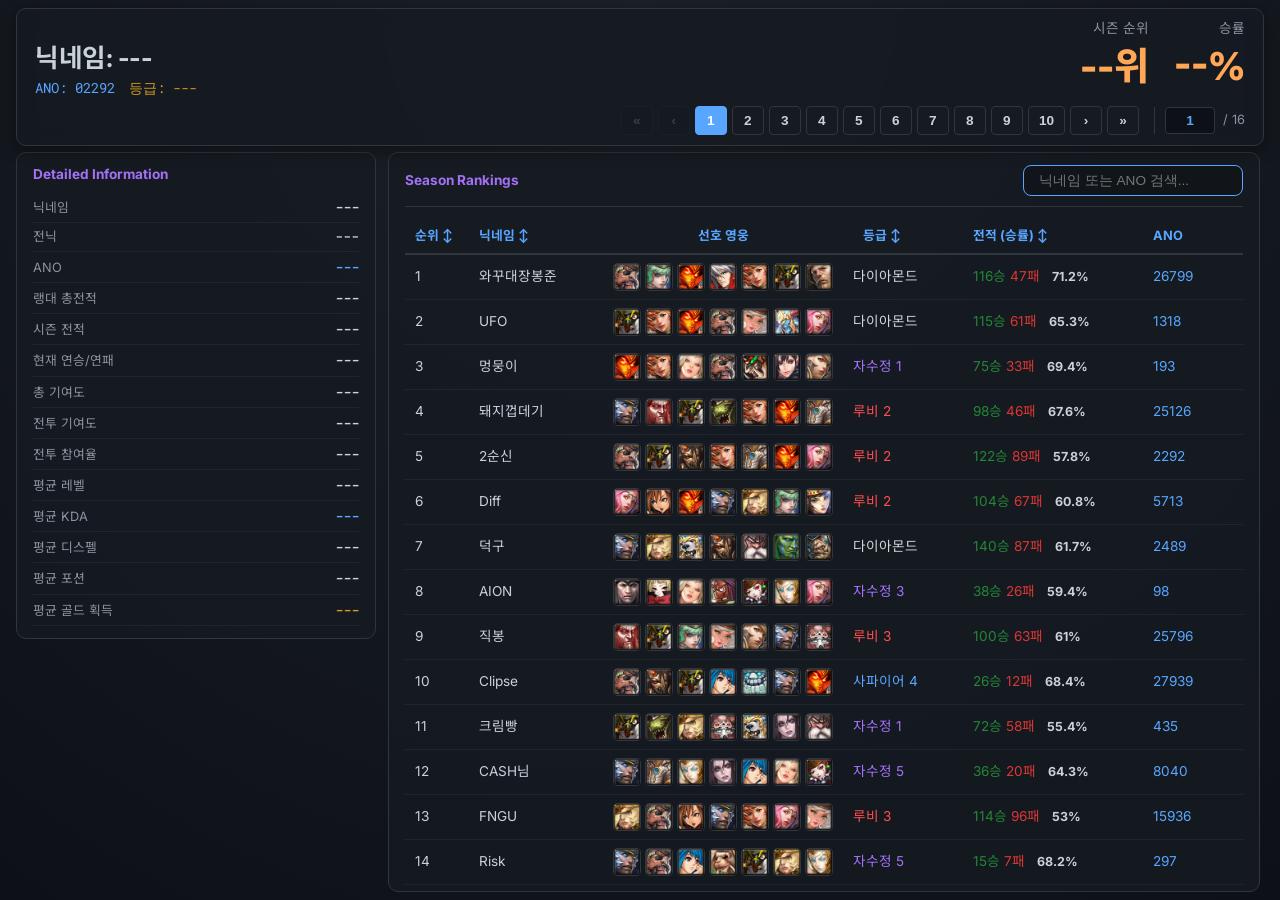
==== dashboard.html @ 644a22cc "Sync dashboard.html with index" ====
<!DOCTYPE html>
<html lang="ko">

<head>
  <meta charset="UTF-8">
  <meta name="viewport" content="width=device-width, initial-scale=1.0">
  <title>V88 FINAL - [16 확장 완료]</title>
  <link rel="stylesheet" href="style.css?v=20260310_V3">
</head>

<body>
  <div class="container">
    <header>
      <div class="profile-card">
        <div class="user-info">
          <h1 id="user-nickname">닉네임: ---</h1>
          <div class="user-meta">
            <span class="ano-tag" id="user-ano">ANO: 02292</span>
            <span class="grade-tag" id="user-grade">등급: ---</span>
          </div>
          <div class="hero-list" id="hero-list" style="margin-top: 15px; max-width: 600px;">
            <!-- Heroes injected by JS -->
          </div>
        </div>
        <div style="display: flex; flex-direction: column; align-items: flex-end; gap: 12px;">
          <div class="rank-badge" style="display: flex; align-items: baseline; gap: 25px;">
            <div style="text-align: right;">
              <span style="font-size: 0.85rem; color: #8b949e; display: block; margin-bottom: 2px;">시즌 순위</span>
              <span id="user-rank" style="font-size: 2.4rem; font-weight: 800; color: #ffa657;">--위</span>
            </div>
            <div style="text-align: right;">
              <span style="font-size: 0.85rem; color: #8b949e; display: block; margin-bottom: 2px;">승률</span>
              <span id="user-season-wr" style="font-size: 2.4rem; font-weight: 800; color: #ffa657;">--%</span>
            </div>
          </div>
          <!-- 상단 페이지네이션 (순위/승률 밑으로 이동) -->
          <div id="pagination-top" style="display: flex; gap: 5px; align-items: center;"></div>
        </div>
      </div>
    </header>

    <main class="dashboard-grid">
      <!-- Sidebar stats -->
      <aside class="left-panel">
        <div class="card">
          <h2 class="card-title">Detailed Information</h2>
          <div id="stats-container">
            <div class="stat-row"><span class="stat-label">닉네임</span><span class="stat-value" id="stat-nick">---</span>
            </div>
            <div class="stat-row"><span class="stat-label">전닉</span><span class="stat-value" id="stat-prev-nicks"
                style="font-size:0.8rem; color:var(--text-secondary); max-width:180px; overflow:hidden; text-overflow:ellipsis; white-space:nowrap;">---</span>
            </div>
            <div class="stat-row"><span class="stat-label">ANO</span><span class="stat-value" id="stat-ano-val"
                style="color: var(--accent-blue)">---</span></div>
            <div class="stat-row"><span class="stat-label">랭대 총전적</span><span class="stat-value"
                id="stat-total-rec">---</span></div>
            <div class="stat-row"><span class="stat-label">시즌 전적</span><span class="stat-value"
                id="stat-season-rec">---</span></div>
            <div class="stat-row"><span class="stat-label">현재 연승/연패</span><span class="stat-value"
                id="stat-consecutive">---</span></div>
            <div class="stat-row"><span class="stat-label">총 기여도</span><span class="stat-value"
                id="stat-total-cont">---</span></div>
            <div class="stat-row"><span class="stat-label">전투 기여도</span><span class="stat-value"
                id="stat-combat-cont">---</span></div>
            <div class="stat-row"><span class="stat-label">전투 참여율</span><span class="stat-value"
                id="stat-combat-rate">---</span></div>
            <div class="stat-row"><span class="stat-label">평균 레벨</span><span class="stat-value"
                id="stat-avg-lv">---</span></div>
            <div class="stat-row"><span class="stat-label">평균 KDA</span><span class="stat-value" id="stat-kda"
                style="color:#58A6FF">---</span></div>
            <div class="stat-row"><span class="stat-label">평균 디스펠</span><span class="stat-value"
                id="stat-avg-dispell">---</span></div>
            <div class="stat-row"><span class="stat-label">평균 포션</span><span class="stat-value"
                id="stat-avg-potion">---</span></div>
            <div class="stat-row"><span class="stat-label">평균 골드 획득</span><span class="stat-value" id="stat-avg-gold"
                style="color:#D29922">---</span></div>
          </div>
        </div>
      </aside>

      <!-- Main ranking table -->
      <section class="right-panel">
        <div class="card" style="height: 100%; display: flex; flex-direction: column;">
          <div
            style="display: flex; justify-content: space-between; align-items: center; margin-bottom: 12px; border-bottom: 1px solid var(--border-color); padding-bottom: 10px;">
            <h2 class="card-title" style="margin-bottom: 0; min-width: 150px;">Season Rankings</h2>
            <div style="display: flex; align-items: center; gap: 15px; flex: 1; justify-content: flex-end;">
              <input type="text" id="search-input" placeholder="닉네임 또는 ANO 검색..." autocomplete="off"
                style="padding: 7px 15px; background: rgba(0,0,0,0.2); border: 1px solid var(--border-color); border-radius: 8px; color: white; font-size: 0.85rem; width: 220px; outline: none; border-color: var(--accent-blue);">
            </div>
          </div>
          <div class="rank-section-wrapper">
            <div id="table-container" class="table-container">
              <table class="ranking-table">
                <thead>
                  <tr>
                    <th data-sort="rank" style="cursor:pointer; user-select:none;">순위 ↕</th>
                    <th data-sort="nick" style="cursor:pointer; user-select:none;">닉네임 ↕</th>
                    <th class="hide-on-panel" style="width:240px; text-align:center;">선호 영웅</th>
                    <th class="hide-on-panel" data-sort="grade"
                      style="cursor:pointer; user-select:none; width:120px; padding-left:20px;">등급 ↕</th>
                    <th class="hide-on-panel" data-sort="wr" style="cursor:pointer; user-select:none; width:180px;">전적
                      (승률) ↕</th>
                    <th style="width:100px;">ANO</th>
                  </tr>
                </thead>
                <tbody id="ranking-body">
                  <!-- Rows injected by JS -->
                </tbody>
              </table>
            </div>

            <!-- 우측 슬라이딩 프로필 패널 -->
            <div id="sliding-profile" class="sliding-profile-panel">
              <div class="panel-content">
                <button class="close-panel-btn" onclick="closeProfilePanel()">✖ 닫기</button>

                <!-- PROFILE CARD -->
                <div class="sp-card">
                  <div class="sp-card-title">PROFILE</div>
                  <div class="sp-card-body">
                    <div style="display:flex; justify-content:space-between; align-items:flex-end; margin-bottom: 4px;">
                      <div style="display:flex; align-items:baseline; gap: 10px;">
                        <h2 id="sp-nick" style="font-size:1.6rem; font-weight:700; color:#fff; margin:0;">닉네임</h2>
                        <span id="sp-grade" style="font-weight:bold; font-size:1rem;">등급</span>
                      </div>
                      <div style="text-align: right;">
                        <span style="font-size:0.8rem; color:var(--text-dim); display:block;">시즌 순위</span>
                        <span id="sp-rank"
                          style="font-size:1.4rem; font-weight:800; color:#ffa657; line-height:1;">--위</span>
                      </div>
                    </div>
                    <div
                      style="display:flex; justify-content:space-between; align-items:center; background:var(--border-color); padding:4px 8px; border-radius:4px; margin-bottom:4px;">
                      <span id="sp-ano" style="color:var(--text-dim); font-size:0.85rem;">ANO ---</span>
                    </div>
                    <div id="sp-memo-container"
                      style="display:none; background:rgba(255,255,255,0.05); padding:6px 10px; border-radius:4px; margin-top:8px;">
                      <span id="sp-memo" style="color:#8b949e; font-size:0.9rem; font-weight:500;">---</span>
                    </div>
                  </div>
                </div>

                <!-- RECORDS CARD (flex 레이아웃 유지) -->
                <div class="sp-card">
                  <div class="sp-card-title">RECORDS</div>
                  <div class="sp-card-body" style="padding: 0; background: transparent; border: none;">
                    <div style="display:flex; gap: 8px;">
                      <!-- 전체 전적 -->
                      <div class="record-block">
                        <div class="record-title">전체 전적</div>
                        <div class="record-row">
                          <span class="record-label">전적</span>
                          <span class="record-val" id="sp-all-rec">0승 0패 0무</span>
                        </div>
                        <div class="record-swr" id="sp-all-swr">시즌 0%</div>
                        <div class="record-bar-bg">
                          <div class="record-bar-fill" id="sp-all-bar" style="width: 0%;"></div>
                        </div>
                        <div class="extra-record-rows" id="sp-all-extra">
                          <!-- JS injected -->
                        </div>
                      </div>

                      <!-- 랭킹 전적 -->
                      <div class="record-block">
                        <div class="record-title">랭킹 전적</div>
                        <div class="record-row">
                          <span class="record-label">전적</span>
                          <span class="record-val" id="sp-rk-rec">0승 0패 0무</span>
                        </div>
                        <div class="record-swr" id="sp-rk-swr">시즌 0%</div>
                        <div class="record-bar-bg">
                          <div class="record-bar-fill" id="sp-rk-bar" style="width: 0%;"></div>
                        </div>
                        <div class="extra-record-rows" id="sp-rk-extra">
                          <!-- JS injected -->
                        </div>
                      </div>
                    </div>
                  </div>
                </div>

                <!-- HEROES CARD -->
                <div class="sp-card">
                  <div class="sp-card-title" id="sp-hero-title">선호 영웅 (이번 시즌) (0개)</div>
                  <div class="sp-card-body" style="padding: 6px;">
                    <table class="sp-hero-table">
                      <thead>
                        <tr>
                          <th style="width: 30px; padding-left: 2px;">#</th>
                          <th style="text-align: left;">영웅</th>
                          <th style="width: 55px; text-align: left; cursor: pointer; white-space: nowrap;"
                            data-hero-sort="playCnt">판수 ↓</th>
                          <th style="width: 60px; text-align: left; cursor: pointer; white-space: nowrap;"
                            data-hero-sort="winningRate">승률 ↕</th>
                          <th style="width: 80px; text-align: left; cursor: pointer; white-space: nowrap;"
                            data-hero-sort="partyWinningRate">파티승률 ↕</th>
                        </tr>
                      </thead>
                      <tbody id="sp-hero-list">
                        <!-- JS injected -->
                      </tbody>
                    </table>
                  </div>
                </div>

              </div>
            </div>
          </div>
          <div id="pagination" style="display:flex; justify-content:center; gap:10px; margin-top:20px;">
            <!-- Pagination injected by JS -->
          </div>
          <div id="pagination-top" style="display:none;"></div>
        </div>
      </section>
    </main>
  </div>

  <script src="app_v38.js?v=20260310_PREMIUM_V2"></script>
</body>

</html>
---- style.css ----
@import url('https://fonts.googleapis.com/css2?family=Inter:wght@400;600;700&family=Noto+Sans+KR:wght@400;700&family=Roboto+Mono:wght@500&display=swap');

:root {
  --bg-color: #0D1117;
  --card-bg: rgba(22, 27, 34, 0.8);
  --border-color: #30363d;
  --text-main: #C9D1D9;
  --text-dim: #8B949E;
  --accent-blue: #58A6FF;
  --win-green: #238636;
  --loss-red: #da3633;
  --gold: #D29922;
  --purple: #A371F7;
  --glass: rgba(255, 255, 255, 0.03);
}

* {
  box-sizing: border-box;
  margin: 0;
  padding: 0;
}

html,
body {
  height: 100%;
  overflow: hidden;
  /* 바깥 스크롤 완전 제거 */
  background-color: var(--bg-color);
  color: var(--text-main);
  font-family: 'Inter', 'Noto Sans KR', sans-serif;
  line-height: 1.4;
  background: radial-gradient(circle at 50% 0%, #1c2128 0%, #0d1117 100%);
}

/* 전체 페이지를 뷰포트 높이에 맞게 flex column */
.container {
  max-width: 1400px;
  margin: 0 auto;
  padding: 8px 16px;
  height: 100vh;
  display: flex;
  flex-direction: column;
  gap: 6px;
}

/* 헤더 압축 */
header {
  flex-shrink: 0;
}

.profile-card {
  background: var(--card-bg);
  backdrop-filter: blur(10px);
  border: 1px solid var(--border-color);
  border-radius: 10px;
  padding: 10px 18px;
  display: flex;
  justify-content: space-between;
  align-items: center;
  box-shadow: 0 4px 16px rgba(0, 0, 0, 0.4);
}

.user-info h1 {
  font-size: 1.6rem;
  font-weight: 700;
  margin-bottom: 2px;
  letter-spacing: -0.5px;
}

.user-meta {
  display: flex;
  gap: 14px;
  font-family: 'Roboto Mono', monospace;
  font-size: 0.9rem;
}

.ano-tag {
  color: var(--accent-blue);
}

.grade-tag {
  color: var(--gold);
}

.rank-badge {
  text-align: right;
}

.rank-title {
  font-size: 0.75rem;
  color: var(--text-dim);
  text-transform: uppercase;
}

.rank-value {
  font-size: 2.4rem;
  font-weight: 800;
  color: #FF8C00;
  line-height: 1;
  text-shadow: 0 0 16px rgba(255, 140, 0, 0.3);
}

/* 히어로 목록 */
.hero-list {
  display: flex;
  flex-wrap: wrap;
  gap: 0;
  margin-top: 4px;
  line-height: 1.6;
}

.hero-tag {
  font-size: 0.8rem;
}



.loading-text {
  color: #8b949e;
  font-style: italic;
  animation: pulse 1.5s infinite;
}

@keyframes pulse {
  0% {
    opacity: 0.4;
  }

  50% {
    opacity: 1;
  }

  100% {
    opacity: 0.4;
  }
}


/* 페이징 공통 스타일 */
.pagination-area {
  display: flex;
  align-items: center;
  gap: 5px;
}

.pg-btn {
  background: #161B22;
  border: 1px solid #30363d;
  color: #C9D1D9;
  padding: 6px 10px;
  border-radius: 4px;
  cursor: pointer;
  font-size: 0.85rem;
  font-weight: 600;
  transition: all 0.2s;
  min-width: 32px;
  display: flex;
  align-items: center;
  justify-content: center;
}

.pg-btn:hover:not(:disabled) {
  background: #21262d;
  border-color: #8B949E;
  color: white;
}

.pg-btn.active {
  background: var(--accent-blue);
  border-color: var(--accent-blue);
  color: white;
}

.pg-btn:disabled {
  opacity: 0.2;
  cursor: not-allowed;
  pointer-events: none;
}

.pg-input-wrapper {
  display: flex;
  align-items: center;
  gap: 8px;
  margin-left: 10px;
  padding-left: 10px;
  border-left: 1px solid var(--border-color);
}

.pg-input {
  width: 50px;
  padding: 5px;
  background: var(--bg-color);
  border: 1px solid var(--border-color);
  border-radius: 4px;
  color: var(--accent-blue);
  text-align: center;
  font-weight: bold;
  font-size: 0.85rem;
  outline: none;
}

.pg-input::-webkit-inner-spin-button,
.pg-input::-webkit-outer-spin-button {
  -webkit-appearance: none;
  margin: 0;
}

.total-pg-label {
  font-size: 0.8rem;
  color: var(--text-dim);
}

/* 대시보드 그리드 - 남은 높이를 모두 사용 */
.dashboard-grid {
  display: grid;
  grid-template-columns: 360px 1fr;
  gap: 12px;
  flex: 1;
  min-height: 0;
  /* flex 자식에서 overflow 적용 위해 필수 */
  align-items: start;
}

/* 왼쪽 패널: sticky + 내부 스크롤 */
.left-panel {
  height: 100%;
  overflow-y: auto;
  scrollbar-width: thin;
}

/* 오른쪽 패널: 내부 스크롤만 */
.right-panel {
  height: 100%;
  overflow-y: auto;
  padding-right: 4px;
}

.right-panel::-webkit-scrollbar {
  width: 6px;
}

.right-panel::-webkit-scrollbar-track {
  background: var(--bg-color);
}

.right-panel::-webkit-scrollbar-thumb {
  background: var(--border-color);
  border-radius: 10px;
}

.right-panel::-webkit-scrollbar-thumb:hover {
  background: var(--text-dim);
}

/* 카드 */
.card {
  background: var(--card-bg);
  border: 1px solid var(--border-color);
  border-radius: 10px;
  padding: 12px 16px;
}

.card-title {
  font-size: 0.85rem;
  font-weight: 700;
  color: var(--purple);
  margin-bottom: 8px;
  display: flex;
  align-items: center;
  gap: 8px;
}

/* Stat 행 - 간격 확 줄임 */
.stat-row {
  display: flex;
  justify-content: space-between;
  align-items: baseline;
  padding: 5px 0;
  border-bottom: 1px solid rgba(255, 255, 255, 0.05);
}

.stat-label {
  color: var(--text-dim);
  font-size: 0.8rem;
  white-space: nowrap;
}

.stat-value {
  font-weight: 600;
  font-size: 0.9rem;
  font-family: 'Roboto Mono', monospace;
  text-align: right;
}

/* 랭킹 테이블 */
.ranking-table {
  width: 100%;
  border-collapse: collapse;
}

.ranking-table th {
  text-align: left;
  padding: 8px 10px;
  color: var(--accent-blue);
  font-size: 0.8rem;
  border-bottom: 2px solid var(--border-color);
}

.ranking-table td {
  padding: 8px 10px;
  border-bottom: 1px solid rgba(255, 255, 255, 0.05);
  font-size: 0.85rem;
}

.ranking-table tr:hover {
  background: rgba(255, 255, 255, 0.03);
  cursor: pointer;
}

.win-rate-pill {
  padding: 2px 8px;
  border-radius: 16px;
  font-weight: 700;
  font-size: 0.78rem;
}

/* 애니메이션 */
@keyframes fadeInDown {
  from {
    opacity: 0;
    transform: translateY(-10px);
  }

  to {
    opacity: 1;
    transform: translateY(0);
  }
}

/* 전역 스크롤바 */
::-webkit-scrollbar {
  width: 6px;
}

::-webkit-scrollbar-track {
  background: var(--bg-color);
}

::-webkit-scrollbar-thumb {
  background: var(--border-color);
  border-radius: 10px;
}

::-webkit-scrollbar-thumb:hover {
  background: var(--text-dim);
}

/* 랭킹 테이블용 선호 영웅 아이콘 */
.hero-icons-container {
  display: flex;
  gap: 4px;
  justify-content: center;
  align-items: center;
}

.hero-mini-icon {
  width: 28px;
  height: 28px;
  border-radius: 4px;
  border: 1px solid var(--border-color);
  background: #000;
  object-fit: cover;
  transition: transform 0.1s;
}

.hero-mini-icon:hover {
  transform: scale(1.2);
  z-index: 10;
  border-color: var(--accent-blue);
}
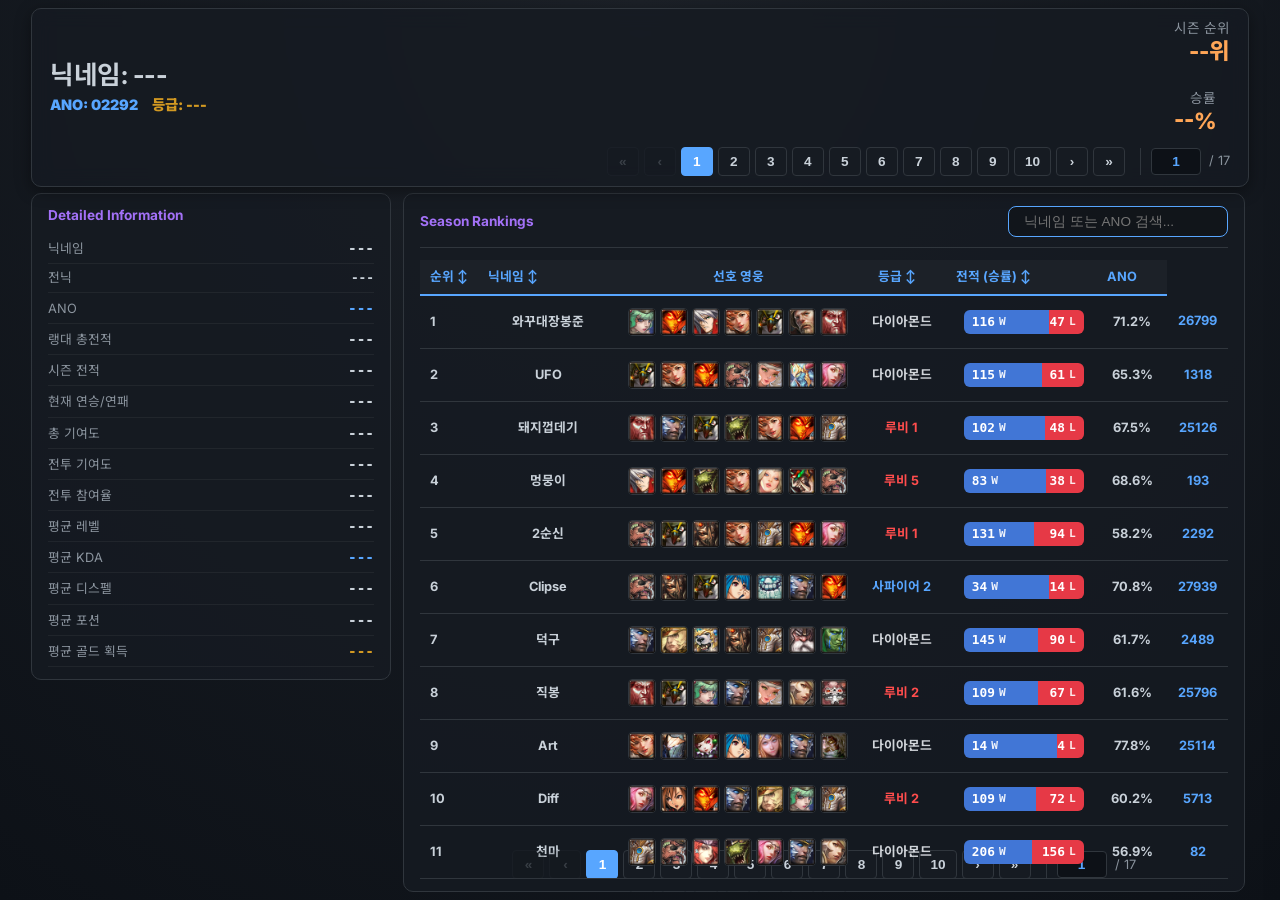
==== commit 766fe858: "UI: Increase play count column spacing by 2x on desktop for better visual balance (V117)" ====
--- a/dashboard.html
+++ b/dashboard.html
@@ -5,7 +5,7 @@
   <meta charset="UTF-8">
   <meta name="viewport" content="width=device-width, initial-scale=1.0">
   <title>V88 FINAL - [16 확장 완료]</title>
-  <link rel="stylesheet" href="style.css?v=20260310_V3">
+  <link rel="stylesheet" href="style.css?v=20260311_V117">
 </head>
 
 <body>
--- a/style.css
+++ b/style.css
@@ -1,4 +1,4 @@
-@import url('https://fonts.googleapis.com/css2?family=Inter:wght@400;600;700&family=Noto+Sans+KR:wght@400;700&family=Roboto+Mono:wght@500&display=swap');
+@import url('https://fonts.googleapis.com/css2?family=Inter:wght@400;600;700;800;900&family=Noto+Sans+KR:wght@400;700&display=swap');
 
 :root {
   --bg-color: #0D1117;
@@ -12,6 +12,16 @@
   --gold: #D29922;
   --purple: #A371F7;
   --glass: rgba(255, 255, 255, 0.03);
+  --win-color: #238636;
+  --loss-color: #da3633;
+}
+
+.win-text {
+  color: var(--win-color) !important;
+}
+
+.loss-text {
+  color: var(--loss-color) !important;
 }
 
 * {
@@ -27,14 +37,14 @@
   /* 바깥 스크롤 완전 제거 */
   background-color: var(--bg-color);
   color: var(--text-main);
-  font-family: 'Inter', 'Noto Sans KR', sans-serif;
+  font-family: 'Inter', 'Noto Sans KR', sans-serif !important;
   line-height: 1.4;
   background: radial-gradient(circle at 50% 0%, #1c2128 0%, #0d1117 100%);
 }
 
 /* 전체 페이지를 뷰포트 높이에 맞게 flex column */
 .container {
-  max-width: 1400px;
+  max-width: 1250px;
   margin: 0 auto;
   padding: 8px 16px;
   height: 100vh;
@@ -48,7 +58,20 @@
   flex-shrink: 0;
 }
 
+td {
+  white-space: nowrap !important;
+}
+
+th {
+  background: var(--card-bg);
+  position: sticky;
+  top: 0;
+  z-index: 10;
+  white-space: nowrap !important;
+}
+
 .profile-card {
+  position: relative;
   background: var(--card-bg);
   backdrop-filter: blur(10px);
   border: 1px solid var(--border-color);
@@ -65,25 +88,43 @@
   font-weight: 700;
   margin-bottom: 2px;
   letter-spacing: -0.5px;
+  white-space: nowrap !important;
 }
 
 .user-meta {
   display: flex;
   gap: 14px;
-  font-family: 'Roboto Mono', monospace;
+  font-family: 'Inter', 'Noto Sans KR', sans-serif;
   font-size: 0.9rem;
-}
-
-.ano-tag {
+  white-space: nowrap !important;
+}
+
+.user-meta>span,
+.user-meta>div {
+  white-space: nowrap !important;
+}
+
+.ano-tag,
+#user-ano,
+#sp-ano,
+#stat-ano-val {
   color: var(--accent-blue);
-}
-
-.grade-tag {
+  font-weight: 900 !important;
+}
+
+.grade-tag,
+#user-grade,
+#sp-grade {
   color: var(--gold);
+  font-weight: 900 !important;
 }
 
 .rank-badge {
   text-align: right;
+  display: flex;
+  flex-direction: column;
+  align-items: flex-end;
+  justify-content: center;
 }
 
 .rank-title {
@@ -100,13 +141,26 @@
   text-shadow: 0 0 16px rgba(255, 140, 0, 0.3);
 }
 
-/* 히어로 목록 */
-.hero-list {
-  display: flex;
-  flex-wrap: wrap;
-  gap: 0;
-  margin-top: 4px;
-  line-height: 1.6;
+/* Desktop Header structure adjustment */
+.user-info-top-row {
+  display: flex;
+  align-items: baseline;
+  gap: 20px;
+}
+
+.header-stats {
+  display: flex;
+  gap: 15px;
+  white-space: nowrap;
+  align-items: baseline;
+}
+
+#user-rank,
+#user-season-wr {
+  font-size: 1.4rem !important;
+  font-weight: 800 !important;
+  color: #ffa657 !important;
+  line-height: 1 !important;
 }
 
 .hero-tag {
@@ -177,7 +231,35 @@
   pointer-events: none;
 }
 
+}
+
+/* 상단 페이지네이션 고정 (V51->V52 헤더 통합) */
+.hero-pagination-wrapper {
+  display: flex !important;
+  flex-direction: row !important;
+  flex-wrap: nowrap !important;
+  align-items: center !important;
+  gap: 15px;
+  margin-top: 5px;
+  width: 100%;
+}
+
+.hero-list {
+  display: inline-flex !important;
+  flex-shrink: 0;
+}
+
+#pagination-top {
+  display: inline-flex !important;
+  align-items: center;
+  gap: 10px;
+  margin: 0;
+  padding: 0;
+  flex-shrink: 0;
+}
+
 .pg-input-wrapper {
+
   display: flex;
   align-items: center;
   gap: 8px;
@@ -214,11 +296,13 @@
 .dashboard-grid {
   display: grid;
   grid-template-columns: 360px 1fr;
+  max-width: 1400px;
+  margin: 0 auto;
   gap: 12px;
   flex: 1;
   min-height: 0;
-  /* flex 자식에서 overflow 적용 위해 필수 */
-  align-items: start;
+  overflow: hidden;
+  align-items: stretch;
 }
 
 /* 왼쪽 패널: sticky + 내부 스크롤 */
@@ -231,7 +315,10 @@
 /* 오른쪽 패널: 내부 스크롤만 */
 .right-panel {
   height: 100%;
+  display: flex;
+  flex-direction: column;
   overflow-y: auto;
+  /* 패널 전체 스크롤 */
   padding-right: 4px;
 }
 
@@ -258,6 +345,9 @@
   border: 1px solid var(--border-color);
   border-radius: 10px;
   padding: 12px 16px;
+  flex-shrink: 0;
+  /* 카드 높이가 줄어들지 않게 함 */
+  margin-bottom: 10px;
 }
 
 .card-title {
@@ -282,7 +372,7 @@
 .stat-label {
   color: var(--text-dim);
   font-size: 0.8rem;
-  white-space: nowrap;
+  white-space: nowrap !important;
 }
 
 .stat-value {
@@ -290,6 +380,7 @@
   font-size: 0.9rem;
   font-family: 'Roboto Mono', monospace;
   text-align: right;
+  white-space: nowrap !important;
 }
 
 /* 랭킹 테이블 */
@@ -298,18 +389,33 @@
   border-collapse: collapse;
 }
 
-.ranking-table th {
+.ranking-table thead th {
   text-align: left;
   padding: 8px 10px;
   color: var(--accent-blue);
   font-size: 0.8rem;
-  border-bottom: 2px solid var(--border-color);
+  position: sticky !important;
+  top: 0 !important;
+  background: #1c2128 !important;
+  /* 다크 배경색으로 고정 */
+  z-index: 100 !important;
+  border-bottom: 2px solid var(--accent-blue) !important;
+  white-space: nowrap !important;
+  vertical-align: middle;
+}
+
+.table-container {
+  overflow-x: auto !important;
+  width: 100%;
 }
 
 .ranking-table td {
-  padding: 8px 10px;
-  border-bottom: 1px solid rgba(255, 255, 255, 0.05);
-  font-size: 0.85rem;
+  padding: 12px 10px;
+  border-bottom: 1px solid var(--border-color);
+  font-size: 0.8rem !important;
+  font-weight: 700 !important;
+  /* Bold for all table data */
+  white-space: nowrap !important;
 }
 
 .ranking-table tr:hover {
@@ -323,6 +429,78 @@
   font-weight: 700;
   font-size: 0.78rem;
 }
+
+/* 전적 셀 정렬: 승패 바형 디자인 */
+.record-cell {
+  display: flex;
+  justify-content: flex-start;
+  align-items: center;
+  width: 100%;
+  gap: 12px;
+  padding-left: 5px;
+}
+
+.wl-bar-container {
+  display: flex;
+  width: 150px;
+  height: 24px;
+  background: #333;
+  border-radius: 6px;
+  overflow: hidden;
+  font-family: 'Roboto Mono', monospace;
+  font-size: 0.8rem;
+  font-weight: 700;
+  line-height: 24px;
+  position: relative;
+  box-shadow: inset 0 0 5px rgba(0, 0, 0, 0.5);
+  flex-shrink: 0;
+  /* 축소 방지 */
+}
+
+.wl-bar-win {
+  background: #4176d6;
+  /* 파란색 W */
+  color: #fff;
+  text-align: left;
+  padding-left: 8px;
+  white-space: nowrap;
+  overflow: hidden;
+  transition: width 0.3s ease;
+  display: flex;
+  align-items: center;
+}
+
+.wl-bar-loss {
+  background: #e63946;
+  /* 빨간색 L */
+  color: #fff;
+  text-align: right;
+  padding-right: 8px;
+  white-space: nowrap;
+  overflow: hidden;
+  transition: width 0.3s ease;
+  display: flex;
+  align-items: center;
+  justify-content: flex-end;
+  flex: 1;
+}
+
+.wl-label {
+  margin-left: 4px;
+  font-size: 0.7rem;
+  opacity: 0.9;
+}
+
+.rc-pct-bar {
+  font-family: 'Roboto Mono', monospace;
+  font-size: 0.85rem;
+  font-weight: 700;
+  color: #C9D1D9;
+  min-width: 55px;
+  text-align: right;
+}
+
+
 
 /* 애니메이션 */
 @keyframes fadeInDown {
@@ -377,4 +555,820 @@
   transform: scale(1.2);
   z-index: 10;
   border-color: var(--accent-blue);
+}
+
+/* --- 슬라이딩 프로필 패널 --- */
+.rank-section-wrapper {
+  display: flex;
+  width: 100%;
+  flex: 1;
+  min-height: 0;
+  height: 100%;
+  overflow: visible !important;
+  /* sticky 헤더를 위해 필수 */
+  position: relative;
+}
+
+.table-container {
+  flex: 1;
+  transition: all 0.3s ease;
+  overflow: visible !important;
+  /* sticky 기능을 위해 가시성 설정 */
+  min-width: 0;
+}
+
+/* Panel Open State Layout Adjustments */
+.dashboard-grid.panel-open {
+  grid-template-columns: 360px 1fr;
+  gap: 12px;
+}
+
+.dashboard-grid.panel-open .left-panel {
+  display: block !important;
+  /* Sidebar persists */
+}
+
+.table-container.panel-open .hide-on-panel {
+  /* display: none !important; */
+  /* Do not hide, just allow shrinking */
+  opacity: 0.5;
+}
+
+.table-container.panel-open {
+  flex: 1;
+  min-width: 250px;
+  /* Allow ranking table to shrink while open */
+  padding-right: 0;
+}
+
+
+.table-container {
+  flex: 1;
+  overflow: visible;
+  /* 내부 스크롤 제거 */
+}
+
+.sliding-profile-panel {
+  position: fixed;
+  top: 0;
+  right: -560px;
+  width: 535px;
+  height: 100vh;
+  overflow-y: auto;
+  overflow-x: hidden;
+  transition: right 0.35s cubic-bezier(0.16, 1, 0.3, 1);
+  background: #1c2128;
+  border-left: 1px solid var(--border-color);
+  display: flex;
+  flex-direction: column;
+  scrollbar-width: thin;
+  z-index: 500;
+  box-shadow: -6px 0 24px rgba(0, 0, 0, 0.5);
+}
+
+.sliding-profile-panel.open {
+  right: 0;
+}
+
+/* Statistics Grid inside Panel */
+.sp-stats-grid {
+  display: grid;
+  grid-template-columns: repeat(2, 1fr);
+  gap: 12px;
+  background: rgba(0, 0, 0, 0.2);
+  padding: 12px;
+  border-radius: 8px;
+  margin-bottom: 5px;
+}
+
+.sp-stat-item {
+  display: flex;
+  flex-direction: column;
+  gap: 2px;
+}
+
+.sp-stat-label {
+  font-size: 0.75rem;
+  color: var(--text-dim);
+}
+
+.sp-stat-val {
+  font-size: 0.95rem;
+  font-weight: 500;
+  color: #fff;
+}
+
+.sp-stats-card {
+  display: none !important;
+  /* Hide on desktop by default as per request */
+}
+
+
+
+
+.panel-content {
+  padding: 12px;
+  width: 100%;
+  display: flex;
+  flex-direction: column;
+  gap: 0px;
+  /* 섹션 간 공백 제거 */
+}
+
+.close-panel-btn {
+  background: none;
+  color: var(--text-dim);
+  border: none;
+  padding: 0;
+  cursor: pointer;
+  font-size: 0.85rem;
+  font-weight: bold;
+  transition: color 0.2s;
+  display: flex;
+  align-items: center;
+  gap: 4px;
+}
+
+.close-panel-btn:hover {
+  color: #F85149;
+}
+
+/* Hide mobile-only close button on desktop */
+.mobile-close-btn {
+  display: none;
+}
+
+/* Python V82 UI Style Cards */
+.sp-card {
+  display: flex;
+  flex-direction: column;
+  margin-bottom: 0px;
+  /* 공백 완전 제거 */
+}
+
+.sp-card-title {
+  background: #1c2128;
+  border: 1px solid var(--border-color);
+  border-bottom: none;
+  font-family: 'Pretendard', 'Inter', sans-serif;
+  font-size: 0.85rem;
+  font-weight: 700;
+  color: var(--accent-blue);
+  padding: 6px 12px;
+  border-top-left-radius: 6px;
+  border-top-right-radius: 6px;
+  display: flex;
+  justify-content: space-between;
+  align-items: center;
+}
+
+.record-container {
+  display: flex;
+  gap: 8px;
+}
+
+.sp-card-body {
+  background: var(--card-bg);
+  border: 1px solid var(--border-color);
+  padding: 12px;
+  border-bottom-left-radius: 6px;
+  border-bottom-right-radius: 6px;
+}
+
+/* Records Block */
+.record-block {
+  flex: 1;
+  background: #1c2128;
+  border-radius: 6px;
+  padding: 10px;
+  box-sizing: border-box;
+  min-width: 0;
+  /* Important for flex shrink */
+}
+
+.record-title {
+  font-size: 0.8rem;
+  font-weight: 700;
+  color: var(--accent-blue);
+  margin-bottom: 6px;
+}
+
+.record-row {
+  display: flex;
+  justify-content: space-between;
+  margin-bottom: 6px;
+}
+
+.record-label {
+  font-size: 0.8rem;
+  color: var(--text-dim);
+  white-space: nowrap !important;
+}
+
+.record-val {
+  font-size: 0.85rem;
+  font-weight: 700;
+  color: #fff;
+  white-space: nowrap !important;
+}
+
+.record-swr {
+  font-size: 1.1rem;
+  font-weight: 700;
+  margin-bottom: 6px;
+  font-family: 'Roboto Mono', monospace;
+}
+
+.record-bar-bg {
+  height: 6px;
+  background: var(--border-color);
+  border-radius: 3px;
+  width: 200px;
+  max-width: 100%;
+  margin-bottom: 12px;
+  overflow: hidden;
+}
+
+.record-bar-fill {
+  height: 100%;
+  border-radius: 3px;
+  background: #238636;
+}
+
+.extra-row {
+  display: flex;
+  justify-content: space-between;
+  padding: 2px 0;
+}
+
+.extra-label {
+  font-size: 0.8rem;
+  color: var(--text-dim);
+  white-space: nowrap !important;
+}
+
+.extra-val {
+  font-size: 0.85rem;
+  font-weight: 700;
+  white-space: nowrap !important;
+}
+
+/* Heroes Table inside Panel */
+.sp-hero-table {
+  width: 100%;
+  border-collapse: collapse;
+}
+
+.sp-hero-table th {
+  font-size: 0.8rem;
+  color: var(--text-dim);
+  padding: 6px 4px;
+  border-bottom: 1px solid rgba(255, 255, 255, 0.05);
+}
+
+.sp-hero-table td {
+  font-size: 0.85rem;
+  padding: 6px 4px;
+  border-bottom: 1px solid rgba(255, 255, 255, 0.05);
+  color: #e0e0e0;
+}
+
+/* Desktop Columns 4,5 (Win Rate, Party Win Rate) (V116) */
+.sp-hero-table th:nth-child(4),
+.sp-hero-table td:nth-child(4),
+.sp-hero-table th:nth-child(5),
+.sp-hero-table td:nth-child(5) {
+  text-align: center !important;
+  padding-right: 0 !important;
+  padding-left: 0 !important;
+  width: 65px !important;
+}
+
+/* Desktop Column 3 (Play Count) shifted left for visual balance (V117) */
+.sp-hero-table th:nth-child(3),
+.sp-hero-table td:nth-child(3),
+.sp-hero-table th[data-hero-sort="playCnt"] {
+  text-align: center !important;
+  padding-right: 40px !important;
+  /* 승률 컬럼과의 거리를 2배로 넓히기 위해 우측 패딩 부여 */
+  padding-left: 0 !important;
+  width: 105px !important;
+  /* 원래 65px + 패딩 40px */
+}
+
+.sp-hero-col-rank {
+  color: var(--gold);
+  font-family: 'Roboto Mono', monospace;
+  font-weight: bold;
+}
+
+.sp-hero-col-play {
+  color: #a0a0c0;
+}
+
+.sp-percent-val {
+  font-family: 'Roboto Mono', monospace;
+  font-weight: 700;
+}
+
+/* 검색창 실시간 삭제 버튼 포함 컨테이너 */
+.search-container-v2 {
+  position: relative;
+  width: 100%;
+  margin-bottom: 12px;
+}
+
+.search-input-v2 {
+  width: 100%;
+  padding: 10px 35px 10px 15px;
+  background: var(--card-bg);
+  border: 1px solid var(--accent-blue);
+  border-radius: 8px;
+  color: white;
+  font-size: 0.9rem;
+  outline: none;
+  box-sizing: border-box;
+  transition: all 0.2s;
+}
+
+.search-input-v2:focus {
+  border-color: var(--purple);
+  background: rgba(0, 0, 0, 0.3);
+  box-shadow: 0 0 8px rgba(163, 113, 247, 0.3);
+}
+
+.search-clear-btn {
+  position: absolute;
+  right: 12px;
+  top: 50%;
+  transform: translateY(-50%);
+  cursor: pointer;
+  color: #8b949e;
+  font-size: 1.2rem;
+  font-weight: bold;
+  user-select: none;
+  display: none;
+  /* 기본 숨김 */
+  line-height: 1;
+}
+
+.search-clear-btn:hover {
+  color: #f85149;
+}
+
+/* =========================================
+   Mobile Responsive Adjustments
+========================================= */
+@media (max-width: 900px) {
+
+  html,
+  body {
+    overflow-y: auto;
+    /* Allow vertical scrolling on mobile */
+  }
+
+  .container {
+    height: auto;
+    min-height: 100vh;
+  }
+
+  /* Stack grid vertically */
+  .dashboard-grid {
+    grid-template-columns: 1fr;
+    height: auto;
+  }
+
+  /* Left panel full width */
+  .left-panel {
+    width: 100%;
+    min-height: auto;
+    position: static;
+  }
+
+  /* Hide original detailed info card once statistics are moved to the panel */
+  .left-panel .card {
+    display: none !important;
+  }
+
+  /* Remove gap between search and top pagination */
+  .search-container-v2 {
+    margin-bottom: 0 !important;
+  }
+
+  #pagination,
+  #pagination-top {
+    justify-content: center !important;
+    padding-top: 5px !important;
+    padding-bottom: 5px !important;
+    margin-top: 0 !important;
+    width: 100% !important;
+    gap: 5px !important;
+  }
+
+  .pg-input-wrapper {
+    display: none !important;
+  }
+
+
+
+  /* Right panel ranking table */
+  .right-panel {
+    width: 100%;
+  }
+
+  .rank-scroll-area {
+    min-height: 500px;
+    /* Give it some height for mobile */
+  }
+
+  /* Global Scale Adjustment for Mobile as requested (0.8x feel) */
+  :root {
+    --mobile-font-scale: 0.85;
+  }
+
+  body {
+    font-size: calc(1rem * var(--mobile-font-scale)) !important;
+  }
+
+  .container {
+    padding: 10px !important;
+  }
+
+  /* Header user info optimization */
+  .profile-card {
+    flex-direction: column !important;
+    /* Stack rows vertically */
+    align-items: stretch !important;
+    padding: 12px !important;
+    gap: 8px !important;
+  }
+
+  /* Row 1: Nickname and Rank/WR */
+  .profile-card>.user-info {
+    display: flex !important;
+    flex-direction: column !important;
+    width: 100% !important;
+  }
+
+  /* We need a better way to align Nickname and Stats in one row. 
+     Let's adjust the structure conceptually or use Flexbox magic. */
+  .user-info-top-row {
+    display: flex;
+    justify-content: space-between;
+    align-items: baseline;
+    width: 100%;
+    margin-bottom: 5px;
+  }
+
+  .profile-card h1 {
+    font-size: 1.2rem !important;
+    margin: 0 !important;
+    flex: 1;
+    min-width: 0;
+    white-space: nowrap !important;
+    overflow: hidden;
+    text-overflow: ellipsis;
+  }
+
+  .header-stats {
+    position: static !important;
+    display: flex !important;
+    flex-direction: row !important;
+    align-items: baseline !important;
+    gap: 8px !important;
+    margin-left: 10px !important;
+    flex-shrink: 0 !important;
+  }
+
+  #user-rank,
+  #user-season-wr {
+    font-size: 1.4rem !important;
+    font-weight: 800 !important;
+    color: #ffa657 !important;
+    line-height: 1 !important;
+  }
+
+  /* Row 2: ANO and Grade */
+  .user-meta {
+    font-size: 0.8rem !important;
+    gap: 10px !important;
+    margin-bottom: 5px !important;
+    justify-content: center !important;
+  }
+
+  .hero-pagination-wrapper {
+    display: flex !important;
+    flex-wrap: wrap !important;
+    align-items: center !important;
+    justify-content: center !important;
+    gap: 15px !important;
+    margin-top: 5px !important;
+  }
+
+  .hero-list {
+    margin-top: 0 !important;
+    justify-content: center !important;
+  }
+
+  .hero-mini-icon {
+    width: 30px !important;
+    /* Scaled down from 34px */
+    height: 30px !important;
+  }
+
+  /* Profile Panel (Sliding Panel) - FULL BOTTOM MODAL SHEET for Mobile */
+  .sliding-profile-panel {
+    position: fixed !important;
+    top: auto !important;
+    bottom: 0 !important;
+    left: 0 !important;
+    right: 0 !important;
+    width: 100vw !important;
+    max-width: 100vw !important;
+    height: 85vh !important;
+    border-radius: 20px 20px 0 0 !important;
+    transform: translateY(100%) !important;
+    box-shadow: 0 -10px 30px rgba(0, 0, 0, 0.6) !important;
+    z-index: 1000 !important;
+    overflow-y: auto !important;
+    overflow-x: hidden !important;
+    background: var(--bg-color) !important;
+    transition: transform 0.4s cubic-bezier(0.25, 1, 0.5, 1) !important;
+    padding: 10px 14px 0px 14px !important;
+    /* Bottom padding set to 0 to align close button perfectly - V104 */
+    box-sizing: border-box !important;
+    display: flex !important;
+    flex-direction: column !important;
+    font-size: 0.82rem !important;
+    /* Reset desktop right-slide */
+    right: 0 !important;
+    border-left: none !important;
+  }
+
+  .sliding-profile-panel.open {
+    transform: translateY(0) !important;
+    right: 0 !important;
+  }
+
+  /* Mobile Bottom Close Button (V103) */
+  .mobile-close-btn {
+    display: block !important;
+    width: 100% !important;
+    padding: 10px !important;
+    /* Reduced vertical padding (approx 3/4) - V104 */
+    margin-top: 0px !important;
+    /* Removed top margin to close the gap - V106 */
+    width: calc(100% + 28px) !important;
+    /* Offset panel padding (14px * 2) */
+    margin-left: -14px !important;
+    background: rgba(255, 255, 255, 0.1) !important;
+    border: none !important;
+    border-top: 1px solid rgba(255, 255, 255, 0.2) !important;
+    border-radius: 0 !important;
+    /* Squared corners for bottom edge look */
+    color: #fff !important;
+    font-size: 1rem !important;
+    font-weight: bold !important;
+    cursor: pointer !important;
+    text-align: center !important;
+    transition: background 0.2s !important;
+  }
+
+  .mobile-close-btn:active {
+    background: rgba(255, 255, 255, 0.2) !important;
+  }
+
+  /* When panel is open on mobile */
+  .dashboard-grid.panel-open .right-panel {
+    /* display: none; */
+    /* Avoid hiding the whole thing if user wants to scroll */
+  }
+
+  .sliding-profile {
+    /* Reset any old style — now uses .sliding-profile-panel */
+    all: unset;
+  }
+
+  .sliding-profile-panel .sp-card {
+    margin-bottom: 12px !important;
+  }
+
+  /* 마지막 카드의 마진을 제거하여 닫기 버튼과 완벽히 밀착 (V106) */
+  .sliding-profile-panel .sp-card:last-of-type {
+    margin-bottom: 0 !important;
+  }
+
+
+  /* Mobile optimized grid */
+  .sliding-profile-panel .sp-stats-grid {
+    grid-template-columns: repeat(2, 1fr) !important;
+    gap: 8px !important;
+    padding: 10px !important;
+  }
+
+  .sp-stats-card {
+    display: flex !important;
+    /* Show only on mobile panel */
+    flex-direction: column !important;
+  }
+
+  .sp-stat-val {
+    font-size: 0.85rem !important;
+  }
+
+
+  .sliding-profile-panel .sp-card-body {
+    padding: 8px !important;
+  }
+
+  /* Stack Record Blocks Vertically */
+  .record-container {
+    flex-direction: column !important;
+    gap: 8px !important;
+  }
+
+  .record-block {
+    padding: 8px !important;
+    min-width: 0 !important;
+  }
+
+  .record-swr {
+    font-size: 0.95rem !important;
+    margin-bottom: 4px !important;
+  }
+
+  .stat-row,
+  .extra-row,
+  .record-row {
+    padding: 3px 0 !important;
+  }
+
+  .stat-label,
+  .record-label,
+  .extra-label {
+    font-size: 0.7rem !important;
+    white-space: nowrap !important;
+  }
+
+  .sliding-profile-panel .sp-stats-grid {
+    grid-template-columns: repeat(2, 1fr) !important;
+    gap: 8px !important;
+    padding: 8px !important;
+  }
+
+  .sp-stat-val {
+    font-size: 0.85rem !important;
+  }
+
+  .record-val,
+  .extra-val {
+    font-size: 0.8rem !important;
+  }
+
+  /* Table Rank column specific gold bold */
+  .sp-hero-col-rank {
+    color: var(--gold) !important;
+    font-weight: bold !important;
+  }
+
+
+
+  .table-container {
+    overflow-x: auto !important;
+  }
+
+  /* Table within Profile Panel */
+  .sp-hero-table-container {
+    overflow-x: auto !important;
+  }
+
+  /* Mobile Profile Panel Table Alignment V42 */
+  .sp-hero-table th,
+  .sp-hero-table td {
+    text-align: center !important;
+    font-size: 0.75rem !important;
+    padding: 6px 2px !important;
+    white-space: nowrap !important;
+    line-height: 1.2;
+  }
+
+  /* Name column remains left-aligned */
+  .sp-hero-table th:nth-child(2),
+  .sp-hero-table td:nth-child(2) {
+    text-align: left !important;
+    padding-left: 4px !important;
+  }
+
+  /* Column 3 (Play Count) - Unified and Center Aligned (V115) */
+  .sp-hero-table th:nth-child(3),
+  .sp-hero-table td:nth-child(3),
+  .sp-hero-table th[data-hero-sort="playCnt"] {
+    width: 70px !important;
+    /* 승률 컬럼과 비슷한 너비 할당 */
+    padding: 6px 0 !important;
+    /* 여백을 0으로 만들어 중앙 정렬이 완벽하게 되도록 유도 */
+    text-align: center !important;
+    /* 사용자 요청: 중앙 정렬 */
+  }
+
+  /* Column 4 (Win Rate) - Uniform width for symmetry */
+  .sp-hero-table th:nth-child(4),
+  .sp-hero-table td:nth-child(4) {
+    width: 65px !important;
+    padding: 6px 0 !important;
+    text-align: center !important;
+  }
+
+  /* Column 5 (Party Win Rate) - Uniform width for symmetry */
+  .sp-hero-table th:nth-child(5),
+  .sp-hero-table td:nth-child(5) {
+    width: 65px !important;
+    padding: 6px 0 !important;
+    text-align: center !important;
+  }
+
+  #sp-hero-list td {
+    padding: 5px 2px !important;
+    font-size: 0.75rem !important;
+  }
+
+  /* Ranking Table - Ultra Compact on Mobile (sticking columns) */
+  .ranking-table thead th {
+    padding: 6px 1px !important;
+    font-size: 0.72rem !important;
+    /* Increased from 0.65rem (1.1x) - V101 */
+    white-space: nowrap !important;
+  }
+
+  .ranking-table td {
+    padding: 8px 1px !important;
+    font-size: 0.72rem !important;
+    /* Increased from 0.65rem (1.1x) - V101 */
+  }
+
+  /* Column 1 (Rank) */
+  .ranking-table td:nth-child(1),
+  .ranking-table th:nth-child(1) {
+    padding-right: 0px !important;
+    width: 35px !important;
+    /* Fixed width */
+  }
+
+  /* Column 2 (Nickname) */
+  .ranking-table td:nth-child(2),
+  .ranking-table th:nth-child(2) {
+    padding-left: 2px !important;
+    padding-right: 2px !important;
+    max-width: 80px !important;
+    /* Prevent expansion */
+  }
+
+  /* Column 4 (Grade) - Note: 3 is hidden */
+  .ranking-table td:nth-child(4),
+  .ranking-table th:nth-child(4) {
+    padding-left: 2px !important;
+    padding-right: 2px !important;
+    width: 50px !important;
+    /* Tighten for abbreviated names */
+  }
+
+  /* Column 5 (Win/Loss) */
+  .ranking-table td:nth-child(5),
+  .ranking-table th:nth-child(5) {
+    padding-left: 2px !important;
+    width: 90px !important;
+    /* Match reduced bar width */
+  }
+
+  .wl-bar-container {
+    width: 85px !important;
+    /* Significantly reduced from 120px/150px */
+    height: 18px !important;
+    line-height: 18px !important;
+    font-size: 0.72rem !important;
+    /* Increased from 0.65rem (1.1x) - V101 */
+  }
+
+  .wl-bar-win,
+  .wl-bar-loss {
+    padding: 0 2px !important;
+  }
+
+  /* Column 6 (WinRate %) */
+  .ranking-table td:nth-child(6),
+  .ranking-table th:nth-child(6) {
+    width: 45px !important;
+  }
+
+  /* Table container horizontal scrolling - prevent it if possible */
+  .table-container {
+    overflow-x: hidden !important;
+    /* Try to hide scroll */
+    -webkit-overflow-scrolling: touch !important;
+  }
+
+  /* Hide specific columns on mobile for better fit - HIGH PRIORITY */
+  .hide-on-mobile {
+    display: none !important;
+  }
 }
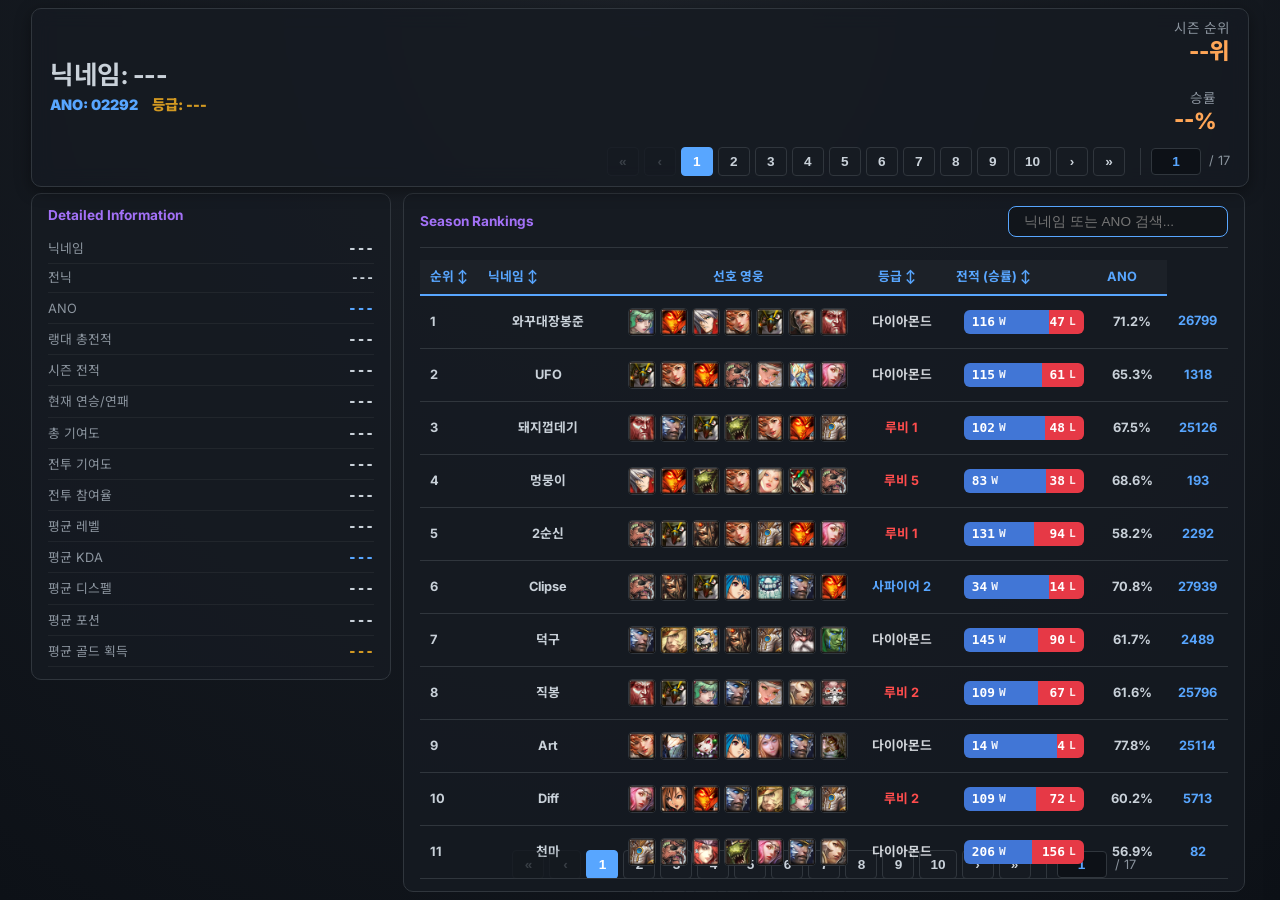
==== commit f97e26c1: "UI: Fine-tune play count column right padding to 25px on desktop for optimal spacing (V118)" ====
--- a/dashboard.html
+++ b/dashboard.html
@@ -5,7 +5,7 @@
   <meta charset="UTF-8">
   <meta name="viewport" content="width=device-width, initial-scale=1.0">
   <title>V88 FINAL - [16 확장 완료]</title>
-  <link rel="stylesheet" href="style.css?v=20260311_V117">
+  <link rel="stylesheet" href="style.css?v=20260311_V118">
 </head>
 
 <body>
--- a/style.css
+++ b/style.css
@@ -844,16 +844,16 @@
   width: 65px !important;
 }
 
-/* Desktop Column 3 (Play Count) shifted left for visual balance (V117) */
+/* Desktop Column 3 (Play Count) shifted left for visual balance (V118) */
 .sp-hero-table th:nth-child(3),
 .sp-hero-table td:nth-child(3),
 .sp-hero-table th[data-hero-sort="playCnt"] {
   text-align: center !important;
-  padding-right: 40px !important;
-  /* 승률 컬럼과의 거리를 2배로 넓히기 위해 우측 패딩 부여 */
+  padding-right: 25px !important;
+  /* 사용자 피드백: 25px로 미세 조정 */
   padding-left: 0 !important;
-  width: 105px !important;
-  /* 원래 65px + 패딩 40px */
+  width: 90px !important;
+  /* 65px + 25px */
 }
 
 .sp-hero-col-rank {
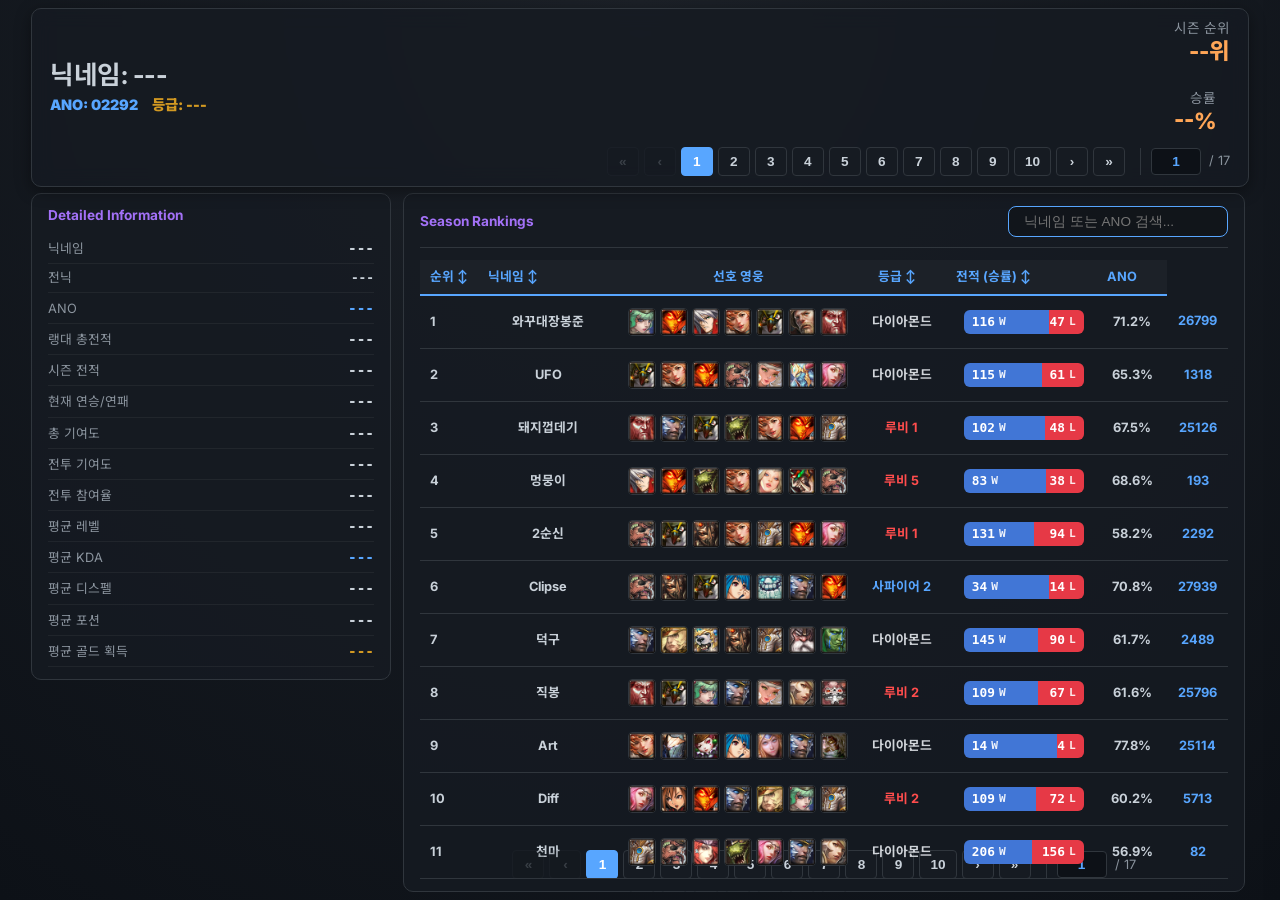
==== commit 61f52e71: "UI: Further fine-tune play count column right padding to 18px on desktop (V119)" ====
--- a/dashboard.html
+++ b/dashboard.html
@@ -5,7 +5,7 @@
   <meta charset="UTF-8">
   <meta name="viewport" content="width=device-width, initial-scale=1.0">
   <title>V88 FINAL - [16 확장 완료]</title>
-  <link rel="stylesheet" href="style.css?v=20260311_V118">
+  <link rel="stylesheet" href="style.css?v=20260311_V119">
 </head>
 
 <body>
--- a/style.css
+++ b/style.css
@@ -844,16 +844,16 @@
   width: 65px !important;
 }
 
-/* Desktop Column 3 (Play Count) shifted left for visual balance (V118) */
+/* Desktop Column 3 (Play Count) shifted left for visual balance (V119) */
 .sp-hero-table th:nth-child(3),
 .sp-hero-table td:nth-child(3),
 .sp-hero-table th[data-hero-sort="playCnt"] {
   text-align: center !important;
-  padding-right: 25px !important;
-  /* 사용자 피드백: 25px로 미세 조정 */
+  padding-right: 18px !important;
+  /* 사용자 피드백: 18px로 재조정 */
   padding-left: 0 !important;
-  width: 90px !important;
-  /* 65px + 25px */
+  width: 83px !important;
+  /* 65px + 18px */
 }
 
 .sp-hero-col-rank {
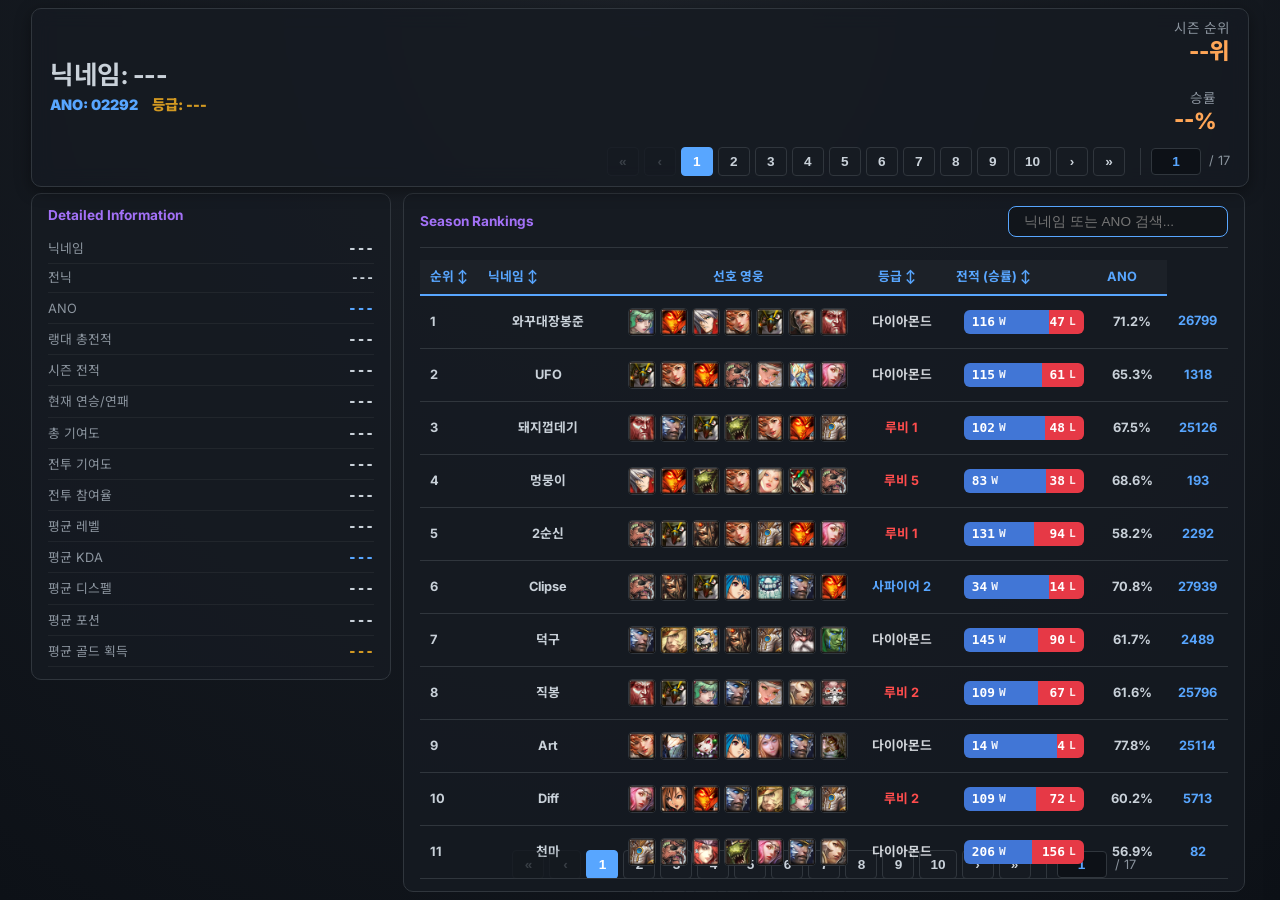
==== commit 08f4f9d6: "UI: Final fine-tune play count column right padding to 14px on desktop (V120)" ====
--- a/dashboard.html
+++ b/dashboard.html
@@ -5,7 +5,7 @@
   <meta charset="UTF-8">
   <meta name="viewport" content="width=device-width, initial-scale=1.0">
   <title>V88 FINAL - [16 확장 완료]</title>
-  <link rel="stylesheet" href="style.css?v=20260311_V119">
+  <link rel="stylesheet" href="style.css?v=20260311_V120">
 </head>
 
 <body>
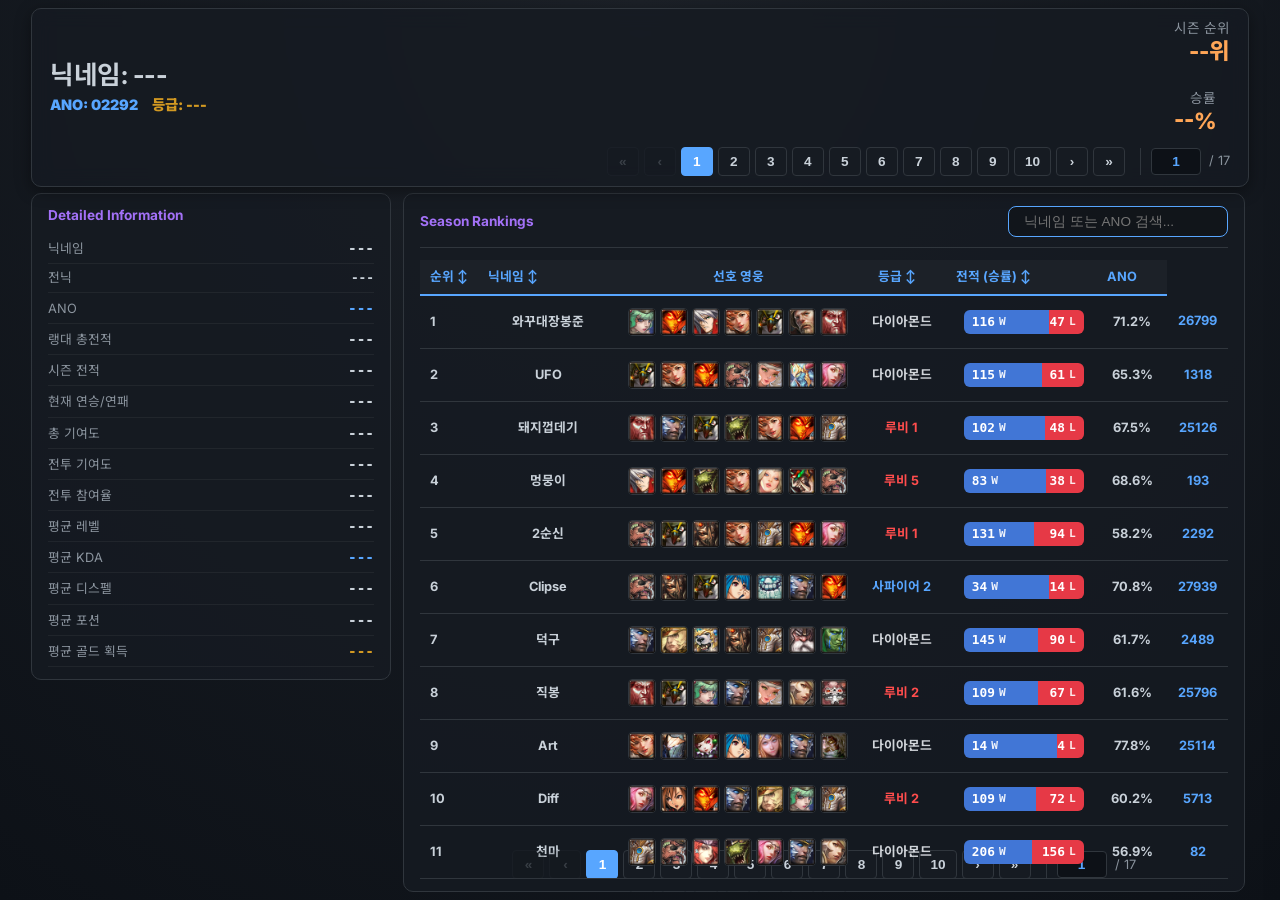
==== commit a48503d2: "UI: Final fine-tune play count column right padding to 10px on desktop (V122)" ====
--- a/dashboard.html
+++ b/dashboard.html
@@ -5,7 +5,7 @@
   <meta charset="UTF-8">
   <meta name="viewport" content="width=device-width, initial-scale=1.0">
   <title>V88 FINAL - [16 확장 완료]</title>
-  <link rel="stylesheet" href="style.css?v=20260311_V120">
+  <link rel="stylesheet" href="style.css?v=20260311_V122">
 </head>
 
 <body>
--- a/style.css
+++ b/style.css
@@ -844,16 +844,16 @@
   width: 65px !important;
 }
 
-/* Desktop Column 3 (Play Count) shifted left for visual balance (V119) */
+/* Desktop Column 3 (Play Count) shifted left for visual balance (V122) */
 .sp-hero-table th:nth-child(3),
 .sp-hero-table td:nth-child(3),
 .sp-hero-table th[data-hero-sort="playCnt"] {
   text-align: center !important;
-  padding-right: 18px !important;
-  /* 사용자 피드백: 18px로 재조정 */
+  padding-right: 10px !important;
+  /* 사용자 피드백: 10px로 미세 조정 */
   padding-left: 0 !important;
-  width: 83px !important;
-  /* 65px + 18px */
+  width: 75px !important;
+  /* 65px + 10px */
 }
 
 .sp-hero-col-rank {
